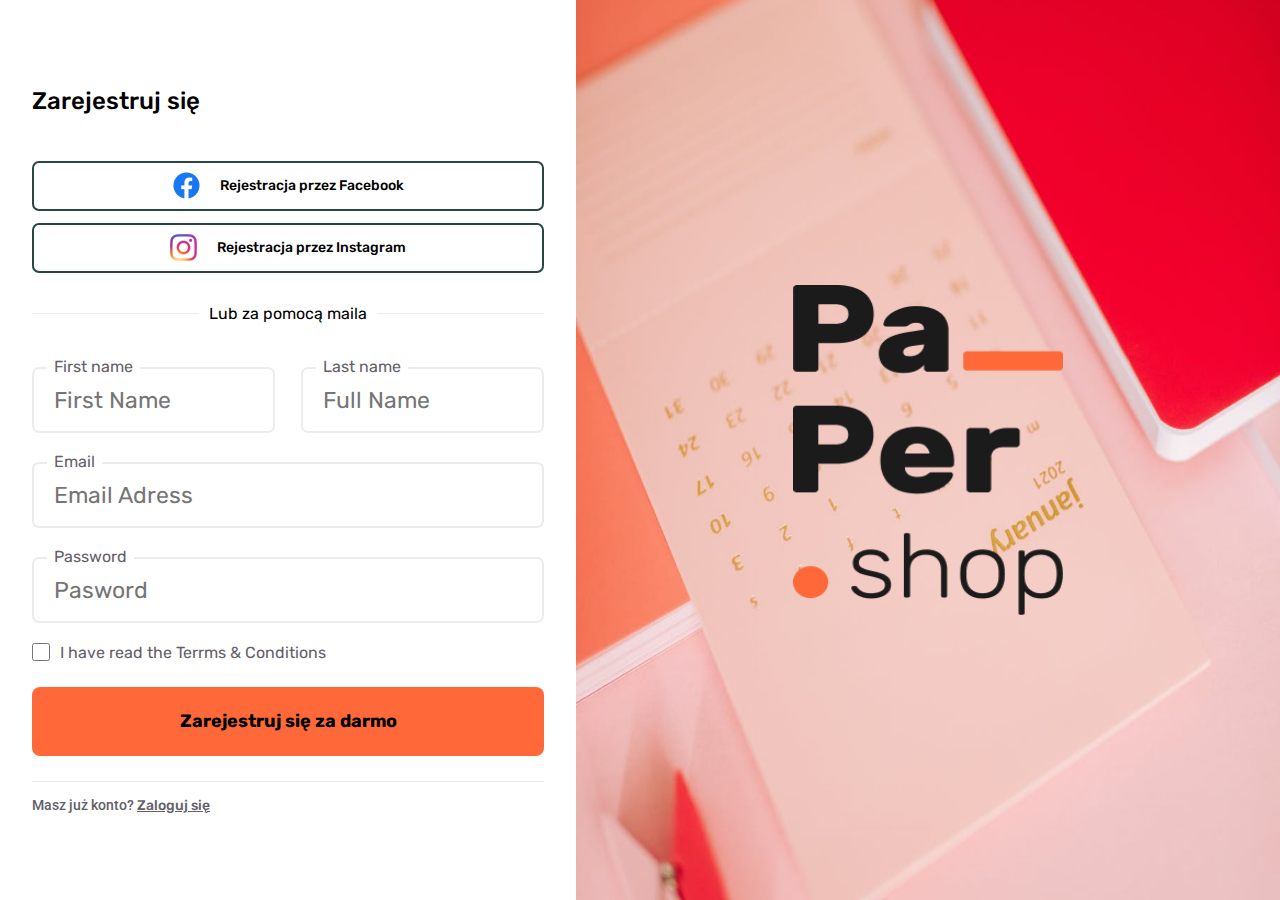
==== index.html @ 2e1ede25 "changes" ====
<!DOCTYPE html>
<html lang="en">
  <head>
    <meta charset="UTF-8" />
    <meta name="viewport" content="width=device-width, initial-scale=1.0" />
    <link rel="stylesheet" type="text/css" href="style/global.css" />
    <link rel="stylesheet" type="text/css" href="style/index.css" />
    <link rel="icon" href="favicon.ico" type="image/x-icon" />
    <title>register</title>
  </head>
  <body>
    <div class="main-container">
      <div class="right-section">
        <img src="./images/image 67.png" alt="background" />
        <img src="./images/Group 5278.png" alt="pa_per.shop" />
      </div>
      <div class="left-section">
        <div class="left-container">
          <div>Zarejestruj się</div>
          <div class="socia-media">
            <div>
              <button>
                <img
                  src="./images/f_logo_RGB-Blue_114 1 (2).png"
                  alt="facebook"
                />Rejestracja przez Facebook
              </button>
            </div>
            <div>
              <button>
                <img src="./images/instagram 1 (2).png" alt="" />Rejestracja
                przez Instagram
              </button>
            </div>
          </div>
          <div class="divider">
            <span class="divider-text">Lub za pomocą maila</span>
          </div>
          <form id="form">
            <div class="input-name">
              <div>
                <label>First name</label>
                <input id="firstName" type="text" placeholder="First Name" />
                <div id="firstNameError" class="validationError">
                  Imie musi mieć 2-20 liter, pierwsza powinna być wielka
                </div>
              </div>
              <div>
                <label>Last name</label>
                <input id="lastName" type="text" placeholder="Full Name" />
                <div id="lastNameError" class="validationError">
                  Nazwisko musi mieć 2-20 liter, pierwsza powinna być wielka
                </div>
              </div>
            </div>
            <div>
              <label>Email</label>
              <input id="email" type="email" placeholder="Email Adress" />
              <div id="emailError" class="validationError">
                to nie jest poprawny format adresu e-mail
              </div>
            </div>
            <div>
              <label>Password</label>
              <input id="password" type="password" placeholder="Pasword" />
              <div id="passwordError" class="validationError">
                Hasło musi mieć co najmniej 8 znaków, małą i wielką literę,
                cyfrę i znak specjalny
              </div>
            </div>
            <div class="checkbox-wrapper">
              <input id="terms" type="checkbox" />
              <label for="terms"
                >I have read the <a href="#">Terrms & Conditions</a></label
              >
            </div>
            <div id="termsError" class="validationError">
              Musisz zaakceptować warunki serwisu
            </div>
            <div class="register-button">
              <button class="submit" type="submit">
                Zarejestruj się za darmo
              </button>
            </div>
          </form>

          <div class="divider"></div>
          <div class="log-in">
            Masz już konto?
            <a href="http://127.0.0.1:5500/login.html">Zaloguj się</a>
          </div>
        </div>
      </div>
    </div>
    <script src="register.js"></script>
  </body>
</html>
---- style/global.css ----
@import url("https://fonts.googleapis.com/css2?family=Roboto:wght@500&family=Rubik:wght@400;500;700&display=swap");

button {
  cursor: pointer;
}
* {
  box-sizing: border-box;
  margin: 0;
  font-family: Rubik, sans-serif;
}
::-webkit-scrollbar {
  width: 6px;
  background-color: blue;
}
::-webkit-scrollbar-thumb {
  border-radius: 6px;
  background-color: #ff6939;
}

.main-container {
  max-width: 1920px;
  height: auto;
  display: flex;
  flex-direction: row-reverse;
  justify-content: space-between;
}
.right-section {
  width: 100%;
  max-width: 55%;
  height: 100vh;
  display: flex;
  justify-content: center;
  align-items: center;
  flex-direction: column;
}
.left-section {
  display: flex;
  flex-direction: column;
  justify-content: center;
  width: 45%;
  padding: 15px 32px;
  height: 100vh;
}

.validationError {
  display: none;
  font-size: 10px;
  margin-top: 10px;
  color: #ce0737;
}
.socia-media button {
  background-color: #fff;
  font-size: 14px;
  font-weight: 500;
  border: 2px solid #284642;
  padding: 0px;
  border-radius: 7px;
  width: 100%;
  height: 50px;
  display: flex;
  justify-content: center;
  align-items: center;
}

.socia-media > div > button > img {
  margin-right: 20px;
}
input {
  padding-left: 20px;
  font-size: 23px;
  margin-bottom: 10px;
  width: 100%;
  height: 66px;
  border: 2px solid #edebf0;
  border-radius: 7px;
  display: flex;
}
input::placeholder {
  font-size: 23px;
}
label {
  color: #64606a;
  size: 10px;
  position: relative;
  top: 9px;
  left: 15px;
  padding: 0px 7px;
  background-color: white;
}

.register-button > button {
  margin: 25px 0px 25px 0px;
  width: 100%;
  height: 69px;
  background-color: #ff6939;
  border-radius: 8px;
  text-align: center;
  line-height: 30px;
  border: none;
  font-weight: 700;
  font-size: 18px;
}

.visible {
  display: block;
}
.show {
  opacity: 1;
}
.show a {
  display: inline;
}

.error {
  border: 1px solid red;
}
---- style/index.css ----
/* @import url("https://fonts.googleapis.com/css2?family=Roboto:wght@500&family=Rubik:wght@400;500;700&display=swap");

button {
  cursor: pointer;
}
* {
  box-sizing: border-box;
  margin: 0;
  font-family: Rubik, sans-serif;
}
::-webkit-scrollbar {
  width: 6px;
  background-color: blue;
}
::-webkit-scrollbar-thumb {
  border-radius: 6px;
  background-color: #ff6939;
} */
/* input {
  font-size: 23px;
  margin-bottom: 10px;
  width: 100%;
  height: 66px;
  border: 2px solid #edebf0;
  border-radius: 7px;
  display: flex;
} */
/* input::placeholder {
  padding-left: 20px;
  font-size: 23px;
  color: #190f27;
}
label {
  color: #64606a;
  size: 10px;
  position: relative;
  top: 9px;
  left: 15px;
  padding: 0px 7px;
  background-color: white;
} */

/* .main-container {
  max-width: 1920px;
  height: auto;
  display: flex;
  flex-direction: row-reverse;
  justify-content: space-between;
}

.right-section {
  width: 100%;
  max-width: 55%;
  height: 100vh;
  display: flex;
  justify-content: center;
  align-items: center;
  flex-direction: column;
} */

.right-section img:first-child {
  height: 100%;
  width: 100%;
}

.right-section img:nth-child(2) {
  position: absolute;
  width: 269.94px;
  height: 330.74px;
}

/* .left-section {
  display: flex;
  flex-direction: column;
  justify-content: center;
  width: 45%;
  padding: 15px 32px;
  height: 100vh;
} */
.left-container > div:first-child {
  margin-bottom: 40px;
  font-weight: 500;
  font-size: 24px;
  line-height: 28px;
}
.socia-media {
  width: 100%;
}
.socia-media > div {
  padding: 6px 0px;
}

/* .socia-media button {
  background-color: #fff;
  font-size: 14px;
  font-weight: 500;
  border: 2px solid #284642;
  padding: 0px;
  border-radius: 7px;
  width: 100%;
  height: 50px;
  display: flex;
  justify-content: center;
  align-items: center;
} */
/* .socia-media > div > button > img {
  margin-right: 20px;
} */
.divider {
  display: flex;
  align-items: center;
}

.divider::before,
.divider::after {
  content: "";
  flex-grow: 1;
  height: 1px;
  background-color: #edebf0;
}

.divider-text {
  margin: 0 10px;
  color: black;
  padding: 25px 0px;
}

.input-name > div {
  flex-grow: 1;
}
.input-name {
  display: flex;
  /* padding: 20px 0px; */
  justify-content: space-between;
}
.input-name > div:not(:last-child) {
  margin-right: 5%;
}

.checkbox-wrapper {
  display: flex;
  align-items: center;
  padding-top: 10px;
}
.checkbox-wrapper > label{
display: contents;
}
.checkbox-wrapper > label > a{
  color: #64606A;
  display: contents;
}
.checkbox-wrapper > input {
  margin-bottom: 0px;
  width: 18px;
  height: 18px;
  border: 2px solid #284642;
  border-radius: 7px;
  margin-right: 10px;
}

.register-button > button {
  margin: 25px 0px 25px 0px;
  width: 100%;
  height: 69px;
  background-color: #ff6939;
  border-radius: 8px;
  text-align: center;
  line-height: 30px;
  border: none;
  font-weight: 700;
  font-size: 18px;
}
/* .divider {
  margin: 5px 0px 20px 0px;
} */
.log-in {
  margin-top: 15px;
  font-family: Roboto;
  font-size: 14px;
  font-weight: 500;
  color: #64606a;
}
.log-in > a{
  color:#64606a ;
}
@media only screen and (max-width: 1000px) {
  .input-name {
    display: flex;
    flex-direction: column;
  }
  .input-name > div:not(:last-child) {
    margin-right: 0%;
  }
}
@media only screen and (max-width: 785px) {
  .main-container {
    display: flex;
    flex-direction: column;
  }
  .right-section {
    width: 100%;
    max-width: 100%;
    height: 50vh;
    display: flex;
    align-items: flex-start;
    justify-content: flex-start;
  }
  .right-section img:nth-child(2) {
    /* margin: 65px; */
    margin: 10%;
    width: 200px;
    height: 260px;
  }
  .left-section {
    display: flex;
    flex-direction: column;
    justify-content: center;
    width: 100%;
    padding: 15px 32px;
  }
  .input-name {
    display: flex;
    flex-direction: row;
    justify-content: space-between;
  }
  .input-name > div:not(:last-child) {
    margin-right: 5%;
  }
}

@media only screen and (max-width: 550px) {
  .right-section {
    height: 38vh;
  }
  .right-section img:nth-child(2) {
    /* margin: 50px;
    margin: 10%; */
    width: 160px;
    height: 210px;
  }
  .input-name {
    display: flex;
    flex-direction: column;
  }
  .input-name > div:not(:last-child) {
    margin-right: 0%;
  }
  .left-container > div:first-child {
    margin: 20px 0px 20px 0px;
  }
}
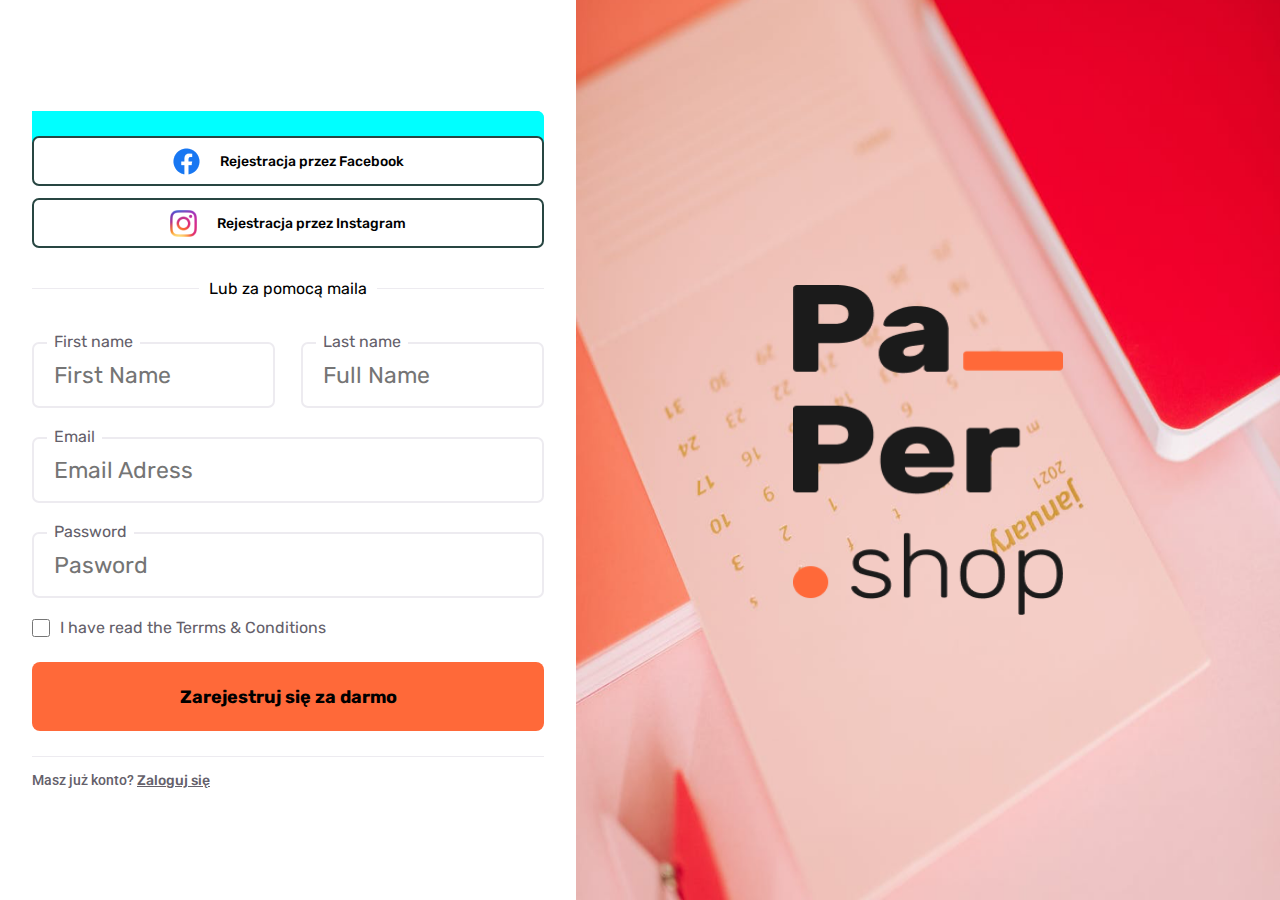
==== commit 45a558d1: "changes" ====
--- a/index.html
+++ b/index.html
@@ -16,10 +16,12 @@
       </div>
       <div class="left-section">
         <div class="left-container">
+          <div class="notification success" id="success">Rejestracja zakończona sukcesem</div>
+          <div class="notification failed" id="failed"></div>
           <div>Zarejestruj się</div>
           <div class="socia-media">
             <div>
-              <button>
+              <button class="tooltip">
                 <img
                   src="./images/f_logo_RGB-Blue_114 1 (2).png"
                   alt="facebook"
@@ -27,7 +29,7 @@
               </button>
             </div>
             <div>
-              <button>
+              <button class="tooltip">
                 <img src="./images/instagram 1 (2).png" alt="" />Rejestracja
                 przez Instagram
               </button>
--- a/style/global.css
+++ b/style/global.css
@@ -33,6 +33,7 @@
   align-items: center;
   flex-direction: column;
 }
+
 .left-section {
   display: flex;
   flex-direction: column;
@@ -40,6 +41,9 @@
   width: 45%;
   padding: 15px 32px;
   height: 100vh;
+}
+.left-container {
+  position: relative;
 }
 
 .validationError {
@@ -113,4 +117,60 @@
 
 .error {
   border: 1px solid red;
-}+}
+
+.tooltip {
+  position: relative;
+}
+
+.tooltip::before {
+  content: "";
+  position: absolute;
+  top: -5px;
+  left: 0;
+  transition: 0.3s;
+  opacity: 0;
+  border-right: 20px solid #ff6939;
+  border-bottom: 20px solid rgb(0, 0, 0, 0);
+  width: 0;
+  height: 0;
+}
+
+.tooltip:hover::after,
+.tooltip:hover::before {
+  opacity: 1;
+}
+.tooltip::after {
+  content: "Opcja niedostępna";
+  position: absolute;
+  top: -45px;
+  left: -10px;
+  opacity: 0;
+  transition: 0.3s;
+  border-radius: 7px;
+  width: 150px;
+  height: 40px;
+  background-color: #ff6939;
+  line-height: 40px;
+  color: #190f27;
+  cursor: context-menu;
+}
+
+.notification {
+  position: absolute;
+  left: 0;
+  right: 0;
+  top: 0;
+  /* opacity: 0; */
+  transition: 0.3s ease-in-out;
+  border-top-right-radius: 7px;
+  border-bottom-right-radius: 7px;
+  width: 100%;
+  max-width: 528px;
+  height: 40px;
+  background-color: aqua;
+  line-height: 40px;
+  text-align: center;
+  font-size: 14px;
+  font-weight: 500;
+}
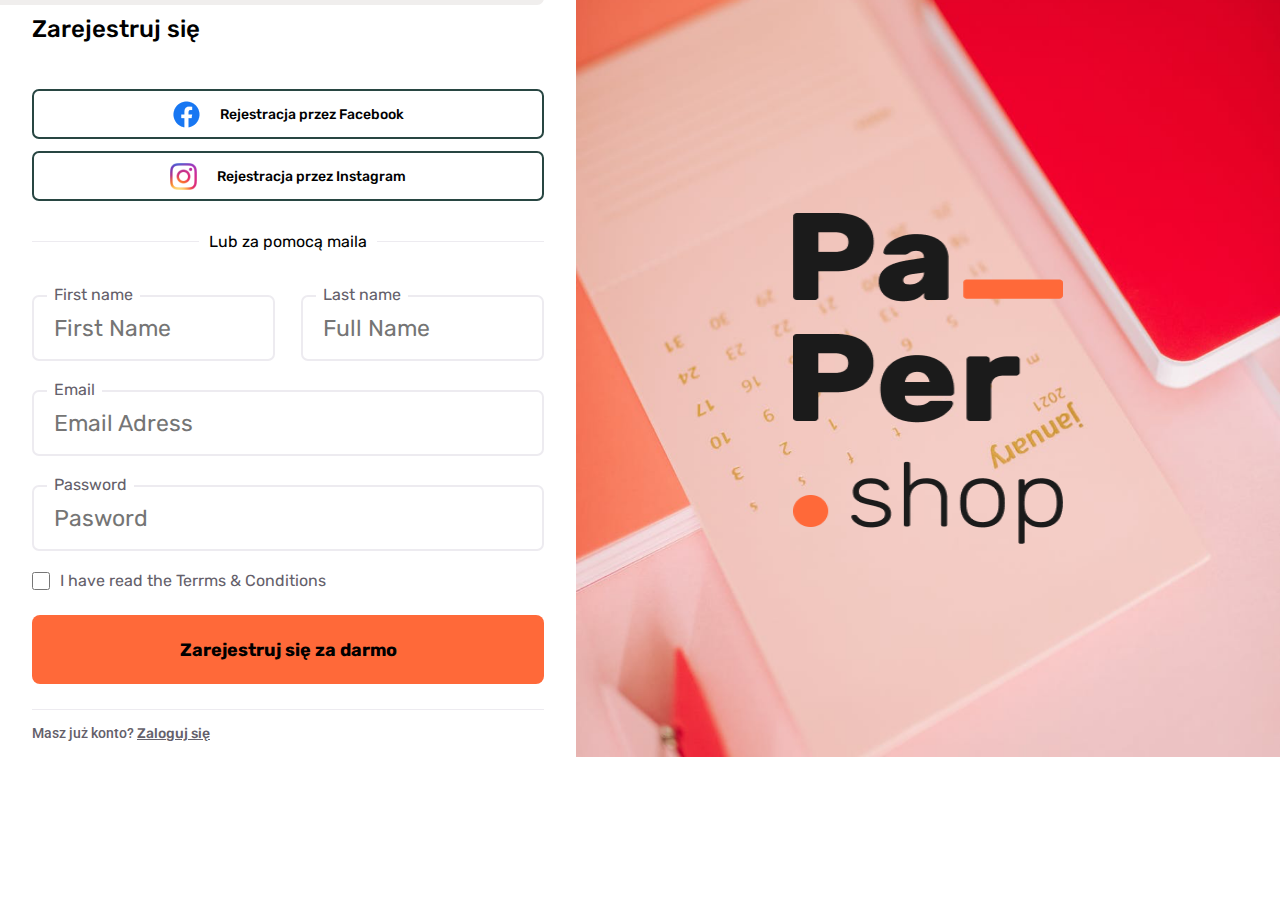
==== commit f65ff9db: "6.WIDGETS TEST" ====
--- a/index.html
+++ b/index.html
@@ -94,6 +94,9 @@
         </div>
       </div>
     </div>
+    <div id="popup" class="popup">
+      <span class="loader"></span>
+    </div>
     <script src="register.js"></script>
   </body>
 </html>
--- a/style/global.css
+++ b/style/global.css
@@ -27,11 +27,12 @@
 .right-section {
   width: 100%;
   max-width: 55%;
-  height: 100vh;
+  /* height: 100vh; */
   display: flex;
   justify-content: center;
   align-items: center;
   flex-direction: column;
+  min-width: 250px;
 }
 
 .left-section {
@@ -40,7 +41,8 @@
   justify-content: center;
   width: 45%;
   padding: 15px 32px;
-  height: 100vh;
+  /* height: 100vh; */
+  min-width: 250px;
 }
 .left-container {
   position: relative;
@@ -108,12 +110,7 @@
 .visible {
   display: block;
 }
-.show {
-  opacity: 1;
-}
-.show a {
-  display: inline;
-}
+
 
 .error {
   border: 1px solid red;
@@ -128,18 +125,14 @@
   position: absolute;
   top: -5px;
   left: 0;
+  opacity: 0;
   transition: 0.3s;
-  opacity: 0;
   border-right: 20px solid #ff6939;
   border-bottom: 20px solid rgb(0, 0, 0, 0);
   width: 0;
   height: 0;
 }
 
-.tooltip:hover::after,
-.tooltip:hover::before {
-  opacity: 1;
-}
 .tooltip::after {
   content: "Opcja niedostępna";
   position: absolute;
@@ -155,22 +148,143 @@
   color: #190f27;
   cursor: context-menu;
 }
+.tooltip:hover::after,
+.tooltip:hover::before {
+  opacity: 1;
+}
+.blur {
+  filter: blur(10px);
+  pointer-events: none;
+}
 
 .notification {
   position: absolute;
   left: 0;
   right: 0;
-  top: 0;
-  /* opacity: 0; */
+  top: -50px;
+  /* top: 0; */
+  opacity: 0;
   transition: 0.3s ease-in-out;
   border-top-right-radius: 7px;
   border-bottom-right-radius: 7px;
   width: 100%;
-  max-width: 528px;
-  height: 40px;
-  background-color: aqua;
+  /* max-width: 528px; */
+  height: 40px;
+  background-color: #fff;
   line-height: 40px;
   text-align: center;
   font-size: 14px;
   font-weight: 500;
-}
+
+}
+
+.notification a {
+  display: none;
+}
+
+.success {
+  background-color: #cfdbd9;
+  color: #284642;
+}
+.success::before {
+  content: "";
+  position: absolute;
+  left: -50px;
+  display: block;
+  width: 20%;
+  height: 40px;
+  background-color: #cfdbd9;
+}
+.format,
+.failed {
+  background-color: #f0eeed;
+  color: #ce0737;
+}
+.format::before,
+.failed::before {
+  content: "";
+  position: absolute;
+  left: -50px;
+  display: block;
+  width: 20%;
+  height: 40px;
+  background-color: #f0eeed;  
+}
+
+.popup {
+  position: fixed;
+  display: none;
+  top: 50%;
+  left: 50%;
+  transform: translate(-50%, -50%);
+  width: 200px;
+  height: 200px;
+}
+
+.showPopup {
+  display: flex;
+  justify-content: center;
+  align-items: center;
+}
+
+.loader {
+  /* display: block; */
+  position: relative;
+  animation: rotateX 1s infinite linear;
+  border: 10px solid #fff;
+  border-top-color: transparent;
+  border-right-color: transparent;
+  border-bottom-color: transparent;
+  border-radius: 50%;
+  width: 150px;
+  height: 150px;
+  background-color: transparent;
+}
+
+.loader::before {
+  content: "";
+  position: absolute;
+  top: 2px;
+  left: 2px;
+  right: 2px;
+  bottom: 2px;
+  animation: rotate 0.5s infinite linear reverse;
+  border: 10px solid #ff6939;
+  border-top-color: transparent;
+  border-right-color: transparent;
+  border-bottom-color: transparent;
+  border-radius: 50%;
+  background-color: transparent;
+}
+.loader::after {
+  content: "";
+  position: absolute;
+  top: 12px;
+  left: 12px;
+  right: 12px;
+  bottom: 12px;
+  animation: rotate 1s infinite linear;
+  border: 10px solid #fff;
+  border-top-color: transparent;
+  border-right-color: transparent;
+  border-bottom-color: transparent;
+  border-radius: 50%;
+  background-color: transparent;
+}
+
+.show {
+  opacity: 1;
+}
+.show a {
+  display: inline;
+}
+
+
+@keyframes rotate {
+  from {
+    transform: rotateZ(0deg);
+  }
+  to {
+    transform: rotateZ(360deg);
+  }
+}
--- a/style/index.css
+++ b/style/index.css
@@ -1,63 +1,3 @@
-/* @import url("https://fonts.googleapis.com/css2?family=Roboto:wght@500&family=Rubik:wght@400;500;700&display=swap");
-
-button {
-  cursor: pointer;
-}
-* {
-  box-sizing: border-box;
-  margin: 0;
-  font-family: Rubik, sans-serif;
-}
-::-webkit-scrollbar {
-  width: 6px;
-  background-color: blue;
-}
-::-webkit-scrollbar-thumb {
-  border-radius: 6px;
-  background-color: #ff6939;
-} */
-/* input {
-  font-size: 23px;
-  margin-bottom: 10px;
-  width: 100%;
-  height: 66px;
-  border: 2px solid #edebf0;
-  border-radius: 7px;
-  display: flex;
-} */
-/* input::placeholder {
-  padding-left: 20px;
-  font-size: 23px;
-  color: #190f27;
-}
-label {
-  color: #64606a;
-  size: 10px;
-  position: relative;
-  top: 9px;
-  left: 15px;
-  padding: 0px 7px;
-  background-color: white;
-} */
-
-/* .main-container {
-  max-width: 1920px;
-  height: auto;
-  display: flex;
-  flex-direction: row-reverse;
-  justify-content: space-between;
-}
-
-.right-section {
-  width: 100%;
-  max-width: 55%;
-  height: 100vh;
-  display: flex;
-  justify-content: center;
-  align-items: center;
-  flex-direction: column;
-} */
-
 .right-section img:first-child {
   height: 100%;
   width: 100%;
@@ -69,15 +9,7 @@
   height: 330.74px;
 }
 
-/* .left-section {
-  display: flex;
-  flex-direction: column;
-  justify-content: center;
-  width: 45%;
-  padding: 15px 32px;
-  height: 100vh;
-} */
-.left-container > div:first-child {
+.left-container > :nth-child(3) {
   margin-bottom: 40px;
   font-weight: 500;
   font-size: 24px;
@@ -90,22 +22,6 @@
   padding: 6px 0px;
 }
 
-/* .socia-media button {
-  background-color: #fff;
-  font-size: 14px;
-  font-weight: 500;
-  border: 2px solid #284642;
-  padding: 0px;
-  border-radius: 7px;
-  width: 100%;
-  height: 50px;
-  display: flex;
-  justify-content: center;
-  align-items: center;
-} */
-/* .socia-media > div > button > img {
-  margin-right: 20px;
-} */
 .divider {
   display: flex;
   align-items: center;
@@ -142,11 +58,11 @@
   align-items: center;
   padding-top: 10px;
 }
-.checkbox-wrapper > label{
-display: contents;
+.checkbox-wrapper > label {
+  display: contents;
 }
-.checkbox-wrapper > label > a{
-  color: #64606A;
+.checkbox-wrapper > label > a {
+  color: #64606a;
   display: contents;
 }
 .checkbox-wrapper > input {
@@ -180,10 +96,14 @@
   font-weight: 500;
   color: #64606a;
 }
-.log-in > a{
-  color:#64606a ;
+.log-in > a {
+  color: #64606a;
 }
 @media only screen and (max-width: 1000px) {
+  .right-section {
+    margin-bottom: 40px;
+  }
+
   .input-name {
     display: flex;
     flex-direction: column;
@@ -249,4 +169,3 @@
     margin: 20px 0px 20px 0px;
   }
 }
-
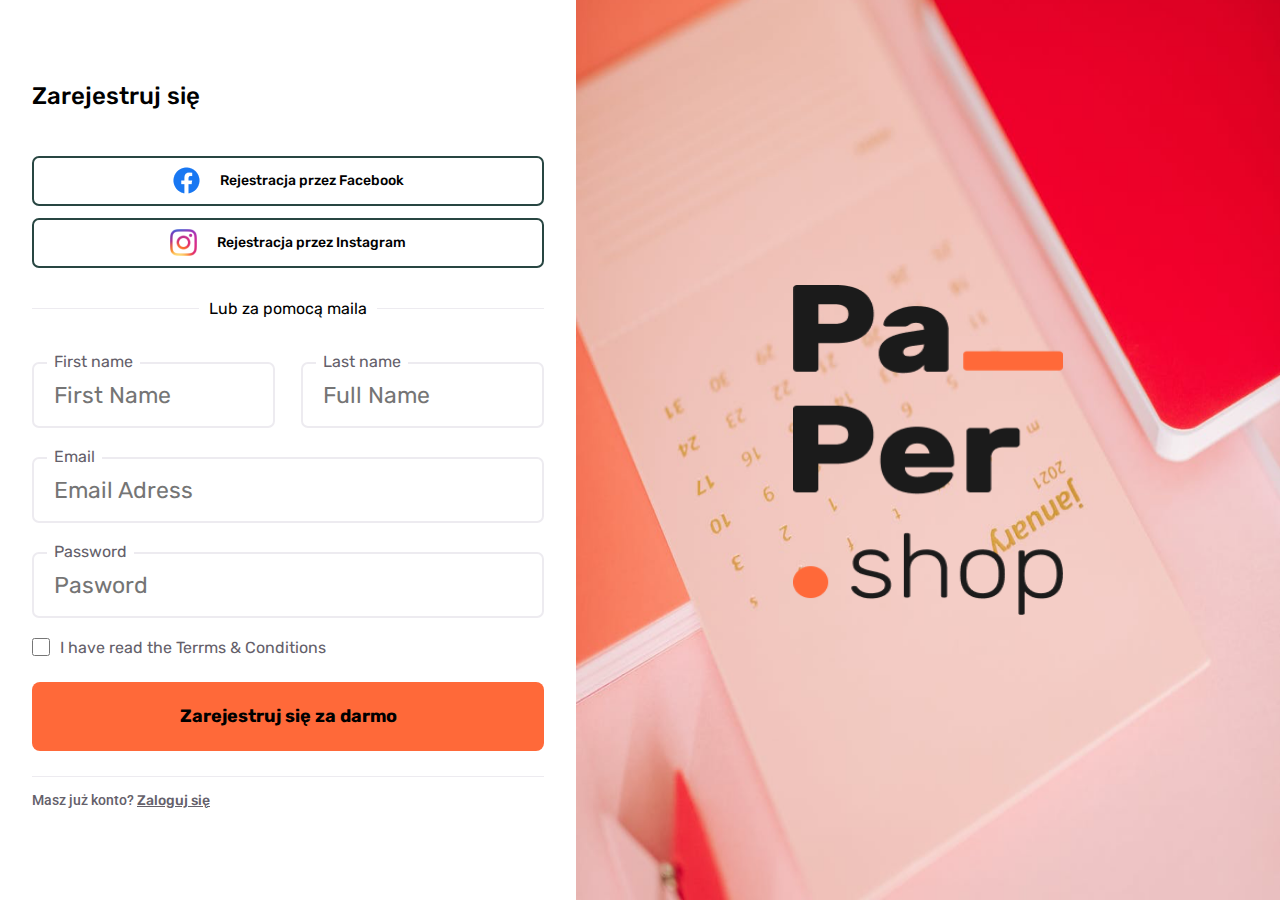
==== commit 98e10a46: "6.WIDGATES- REPAIR" ====
--- a/index.html
+++ b/index.html
@@ -3,6 +3,9 @@
   <head>
     <meta charset="UTF-8" />
     <meta name="viewport" content="width=device-width, initial-scale=1.0" />
+    <meta name = "discription" content="Tutorial devstock">
+    <meta name = "keywords" content="project, html, tutorial, devstock">
+
     <link rel="stylesheet" type="text/css" href="style/global.css" />
     <link rel="stylesheet" type="text/css" href="style/index.css" />
     <link rel="icon" href="favicon.ico" type="image/x-icon" />
@@ -24,13 +27,13 @@
               <button class="tooltip">
                 <img
                   src="./images/f_logo_RGB-Blue_114 1 (2).png"
-                  alt="facebook"
+                  alt="logotyp-facebook"
                 />Rejestracja przez Facebook
               </button>
             </div>
             <div>
               <button class="tooltip">
-                <img src="./images/instagram 1 (2).png" alt="" />Rejestracja
+                <img src="./images/instagram 1 (2).png" alt="logotyp-instagram" />Rejestracja
                 przez Instagram
               </button>
             </div>
@@ -89,7 +92,7 @@
           <div class="divider"></div>
           <div class="log-in">
             Masz już konto?
-            <a href="http://127.0.0.1:5500/login.html">Zaloguj się</a>
+            <a href="login.html">Zaloguj się</a>
           </div>
         </div>
       </div>
--- a/style/global.css
+++ b/style/global.css
@@ -18,6 +18,8 @@
 }
 
 .main-container {
+  min-height: 100vh;
+  overflow: hidden;
   max-width: 1920px;
   height: auto;
   display: flex;
@@ -27,7 +29,6 @@
 .right-section {
   width: 100%;
   max-width: 55%;
-  /* height: 100vh; */
   display: flex;
   justify-content: center;
   align-items: center;
@@ -41,8 +42,9 @@
   justify-content: center;
   width: 45%;
   padding: 15px 32px;
-  /* height: 100vh; */
   min-width: 250px;
+  margin-top: 10px;
+  margin-bottom: 20px;
 }
 .left-container {
   position: relative;
@@ -111,7 +113,6 @@
   display: block;
 }
 
-
 .error {
   border: 1px solid red;
 }
@@ -162,20 +163,17 @@
   left: 0;
   right: 0;
   top: -50px;
-  /* top: 0; */
   opacity: 0;
   transition: 0.3s ease-in-out;
   border-top-right-radius: 7px;
   border-bottom-right-radius: 7px;
   width: 100%;
-  /* max-width: 528px; */
   height: 40px;
   background-color: #fff;
   line-height: 40px;
   text-align: center;
   font-size: 14px;
   font-weight: 500;
-
 }
 
 .notification a {
@@ -208,7 +206,7 @@
   display: block;
   width: 20%;
   height: 40px;
-  background-color: #f0eeed;  
+  background-color: #f0eeed;
 }
 
 .popup {
@@ -279,7 +277,6 @@
   display: inline;
 }
 
-
 @keyframes rotate {
   from {
     transform: rotateZ(0deg);
--- a/style/index.css
+++ b/style/index.css
@@ -103,7 +103,6 @@
   .right-section {
     margin-bottom: 40px;
   }
-
   .input-name {
     display: flex;
     flex-direction: column;
@@ -118,16 +117,17 @@
     flex-direction: column;
   }
   .right-section {
+    min-height: 261px;
     width: 100%;
     max-width: 100%;
     height: 50vh;
     display: flex;
     align-items: flex-start;
-    justify-content: flex-start;
+    justify-content: center;
   }
   .right-section img:nth-child(2) {
     /* margin: 65px; */
-    margin: 10%;
+    margin: 50px;
     width: 200px;
     height: 260px;
   }
@@ -153,10 +153,9 @@
     height: 38vh;
   }
   .right-section img:nth-child(2) {
-    /* margin: 50px;
-    margin: 10%; */
-    width: 160px;
-    height: 210px;
+    margin: 40px;
+    width: 130px;
+    height: 180px;
   }
   .input-name {
     display: flex;
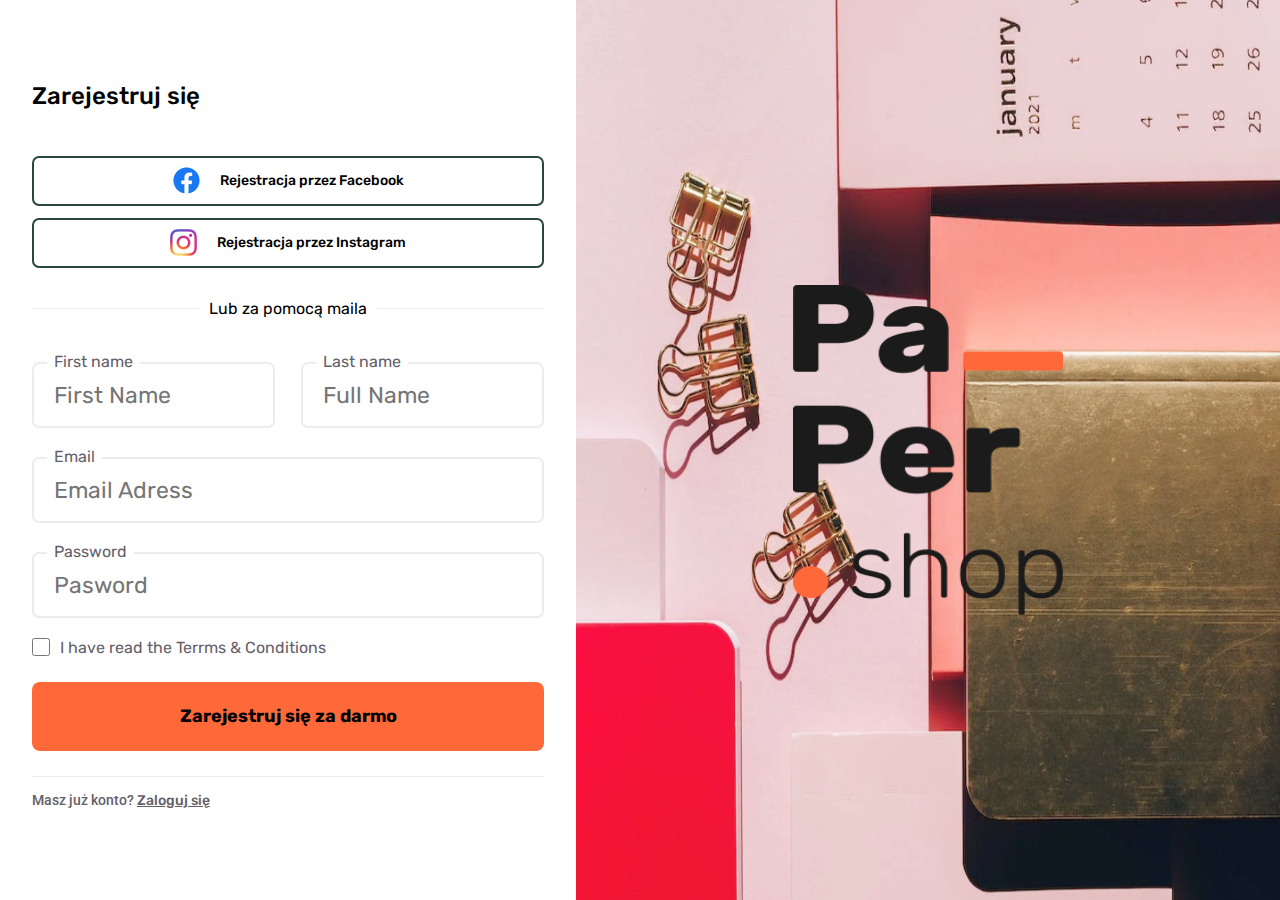
==== commit 91d6078f: "SEO-optimization-2" ====
--- a/index.html
+++ b/index.html
@@ -5,17 +5,19 @@
     <meta name="viewport" content="width=device-width, initial-scale=1.0" />
     <meta name = "discription" content="Tutorial devstock">
     <meta name = "keywords" content="project, html, tutorial, devstock">
-
+    <title>register</title>
+    <link rel="icon" type="image/x-icon" href="/images/webp/favicon.ico">
+    
     <link rel="stylesheet" type="text/css" href="style/global.css" />
     <link rel="stylesheet" type="text/css" href="style/index.css" />
     <link rel="icon" href="favicon.ico" type="image/x-icon" />
-    <title>register</title>
+    
   </head>
   <body>
     <div class="main-container">
       <div class="right-section">
-        <img src="./images/image 67.png" alt="background" />
-        <img src="./images/Group 5278.png" alt="pa_per.shop" />
+        <img src="./images/webp/image69.webp" alt="background" />
+        <img src="./images/webp/paper.webp" alt="pa_per.shop" />
       </div>
       <div class="left-section">
         <div class="left-container">
@@ -26,14 +28,14 @@
             <div>
               <button class="tooltip">
                 <img
-                  src="./images/f_logo_RGB-Blue_114 1 (2).png"
+                  src="./images/webp/fb.webp"
                   alt="logotyp-facebook"
                 />Rejestracja przez Facebook
               </button>
             </div>
             <div>
               <button class="tooltip">
-                <img src="./images/instagram 1 (2).png" alt="logotyp-instagram" />Rejestracja
+                <img src="./images/webp/insta.webp" alt="logotyp-instagram" />Rejestracja
                 przez Instagram
               </button>
             </div>
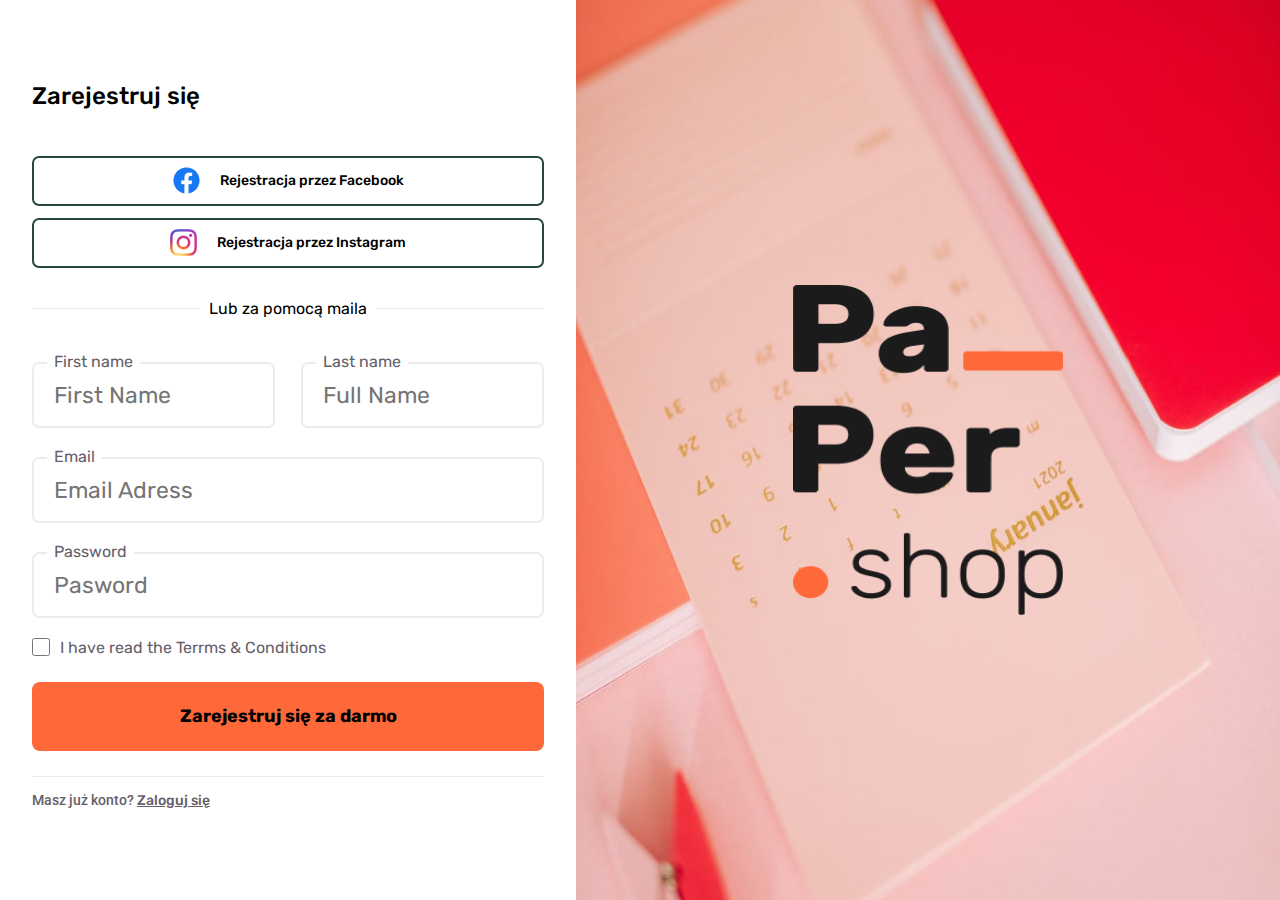
==== commit 56aab02f: "paper-shop--update" ====
--- a/index.html
+++ b/index.html
@@ -7,16 +7,18 @@
     <meta name = "keywords" content="project, html, tutorial, devstock">
     <title>register</title>
     <link rel="icon" type="image/x-icon" href="/images/webp/favicon.ico">
-    
+
     <link rel="stylesheet" type="text/css" href="style/global.css" />
     <link rel="stylesheet" type="text/css" href="style/index.css" />
+    
+
     <link rel="icon" href="favicon.ico" type="image/x-icon" />
     
   </head>
   <body>
     <div class="main-container">
       <div class="right-section">
-        <img src="./images/webp/image69.webp" alt="background" />
+        <img src="./images/webp/background1.webp" alt="background" />
         <img src="./images/webp/paper.webp" alt="pa_per.shop" />
       </div>
       <div class="left-section">
@@ -84,7 +86,7 @@
             <div id="termsError" class="validationError">
               Musisz zaakceptować warunki serwisu
             </div>
-            <div class="register-button">
+            <div class="action-button">
               <button class="submit" type="submit">
                 Zarejestruj się za darmo
               </button>
--- a/style/global.css
+++ b/style/global.css
@@ -10,7 +10,6 @@
 }
 ::-webkit-scrollbar {
   width: 6px;
-  background-color: blue;
 }
 ::-webkit-scrollbar-thumb {
   border-radius: 6px;
@@ -35,7 +34,11 @@
   flex-direction: column;
   min-width: 250px;
 }
-
+.right-section img:nth-child(2) {
+  position: absolute;
+  width: 269.94px;
+  height: 330.74px;
+}
 .left-section {
   display: flex;
   flex-direction: column;
@@ -49,13 +52,6 @@
 .left-container {
   position: relative;
 }
-
-.validationError {
-  display: none;
-  font-size: 10px;
-  margin-top: 10px;
-  color: #ce0737;
-}
 .socia-media button {
   background-color: #fff;
   font-size: 14px;
@@ -68,10 +64,6 @@
   display: flex;
   justify-content: center;
   align-items: center;
-}
-
-.socia-media > div > button > img {
-  margin-right: 20px;
 }
 input {
   padding-left: 20px;
@@ -95,8 +87,7 @@
   padding: 0px 7px;
   background-color: white;
 }
-
-.register-button > button {
+.action-button > button {
   margin: 25px 0px 25px 0px;
   width: 100%;
   height: 69px;
@@ -107,6 +98,18 @@
   border: none;
   font-weight: 700;
   font-size: 18px;
+}
+ 
+
+.validationError {
+  display: none;
+  font-size: 10px;
+  margin-top: 10px;
+  color: #ce0737;
+}
+
+.socia-media > div > button > img {
+  margin-right: 20px;
 }
 
 .visible {
@@ -285,3 +288,61 @@
     transform: rotateZ(360deg);
   }
 }
+
+@media only screen and (max-width: 785px) {
+  .main-container {
+    min-width: 300px;
+    display: flex;
+    flex-direction: column;
+  }
+  .right-section {
+    min-height: 261px;
+    width: 100%;
+    max-width: 100%;
+    height: 50vh;
+    display: flex;
+    align-items: flex-start;
+    justify-content: center;
+  }
+  .right-section img:nth-child(2) {
+    margin: 50px;
+    width: 180px;
+    height: 240px;
+  }
+  .left-section {
+    display: flex;
+    flex-direction: column;
+    justify-content: center;
+    width: 100%;
+    padding: 15px 32px;
+  }
+  .input-name {
+    display: flex;
+    flex-direction: row;
+    justify-content: space-between;
+  }
+  .input-name > div:not(:last-child) {
+    margin-right: 5%;
+  }
+}
+
+@media only screen and (max-width: 550px) {
+  .right-section {
+    height: 38vh;
+  }
+  .right-section img:nth-child(2) {
+    margin: 40px;
+    width: 130px;
+    height: 180px;
+  }
+  .input-name {
+    display: flex;
+    flex-direction: column;
+  }
+  .input-name > div:not(:last-child) {
+    margin-right: 0%;
+  }
+  .left-container > div:first-child {
+    margin: 20px 0px 20px 0px;
+  }
+}
--- a/style/index.css
+++ b/style/index.css
@@ -1,12 +1,6 @@
 .right-section img:first-child {
   height: 100%;
   width: 100%;
-}
-
-.right-section img:nth-child(2) {
-  position: absolute;
-  width: 269.94px;
-  height: 330.74px;
 }
 
 .left-container > :nth-child(3) {
@@ -46,7 +40,6 @@
 }
 .input-name {
   display: flex;
-  /* padding: 20px 0px; */
   justify-content: space-between;
 }
 .input-name > div:not(:last-child) {
@@ -74,7 +67,7 @@
   margin-right: 10px;
 }
 
-.register-button > button {
+.action-button > button {
   margin: 25px 0px 25px 0px;
   width: 100%;
   height: 69px;
@@ -86,9 +79,6 @@
   font-weight: 700;
   font-size: 18px;
 }
-/* .divider {
-  margin: 5px 0px 20px 0px;
-} */
 .log-in {
   margin-top: 15px;
   font-family: Roboto;
@@ -100,9 +90,7 @@
   color: #64606a;
 }
 @media only screen and (max-width: 1000px) {
-  .right-section {
-    margin-bottom: 40px;
-  }
+
   .input-name {
     display: flex;
     flex-direction: column;
@@ -111,60 +99,3 @@
     margin-right: 0%;
   }
 }
-@media only screen and (max-width: 785px) {
-  .main-container {
-    display: flex;
-    flex-direction: column;
-  }
-  .right-section {
-    min-height: 261px;
-    width: 100%;
-    max-width: 100%;
-    height: 50vh;
-    display: flex;
-    align-items: flex-start;
-    justify-content: center;
-  }
-  .right-section img:nth-child(2) {
-    /* margin: 65px; */
-    margin: 50px;
-    width: 200px;
-    height: 260px;
-  }
-  .left-section {
-    display: flex;
-    flex-direction: column;
-    justify-content: center;
-    width: 100%;
-    padding: 15px 32px;
-  }
-  .input-name {
-    display: flex;
-    flex-direction: row;
-    justify-content: space-between;
-  }
-  .input-name > div:not(:last-child) {
-    margin-right: 5%;
-  }
-}
-
-@media only screen and (max-width: 550px) {
-  .right-section {
-    height: 38vh;
-  }
-  .right-section img:nth-child(2) {
-    margin: 40px;
-    width: 130px;
-    height: 180px;
-  }
-  .input-name {
-    display: flex;
-    flex-direction: column;
-  }
-  .input-name > div:not(:last-child) {
-    margin-right: 0%;
-  }
-  .left-container > div:first-child {
-    margin: 20px 0px 20px 0px;
-  }
-}
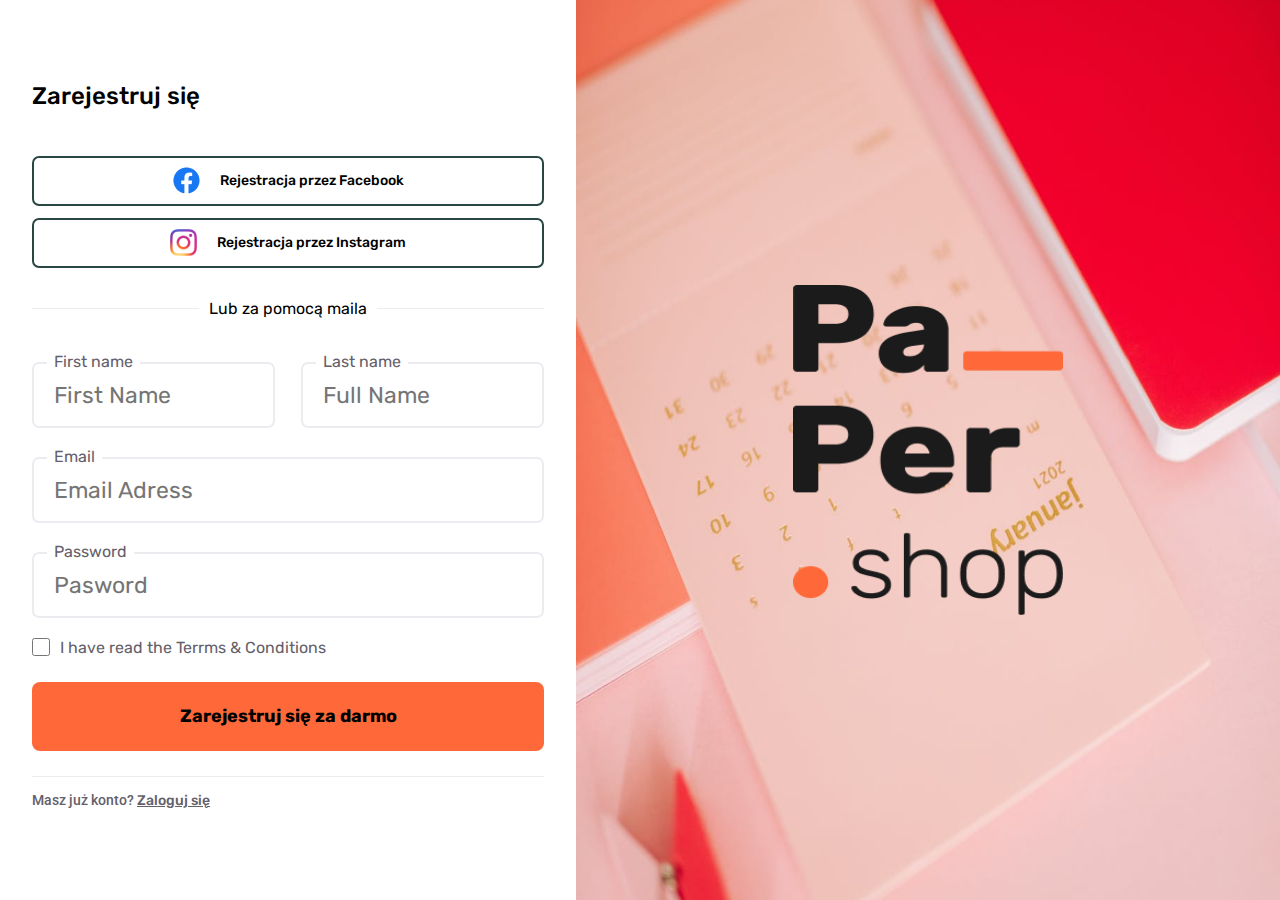
==== commit fc7c7bc3: "SEO-UPDATE" ====
--- a/index.html
+++ b/index.html
@@ -3,7 +3,7 @@
   <head>
     <meta charset="UTF-8" />
     <meta name="viewport" content="width=device-width, initial-scale=1.0" />
-    <meta name = "discription" content="Tutorial devstock">
+    <meta name = "description" content="Tutorial devstock">
     <meta name = "keywords" content="project, html, tutorial, devstock">
     <title>register</title>
     <link rel="icon" type="image/x-icon" href="/images/webp/favicon.ico">
